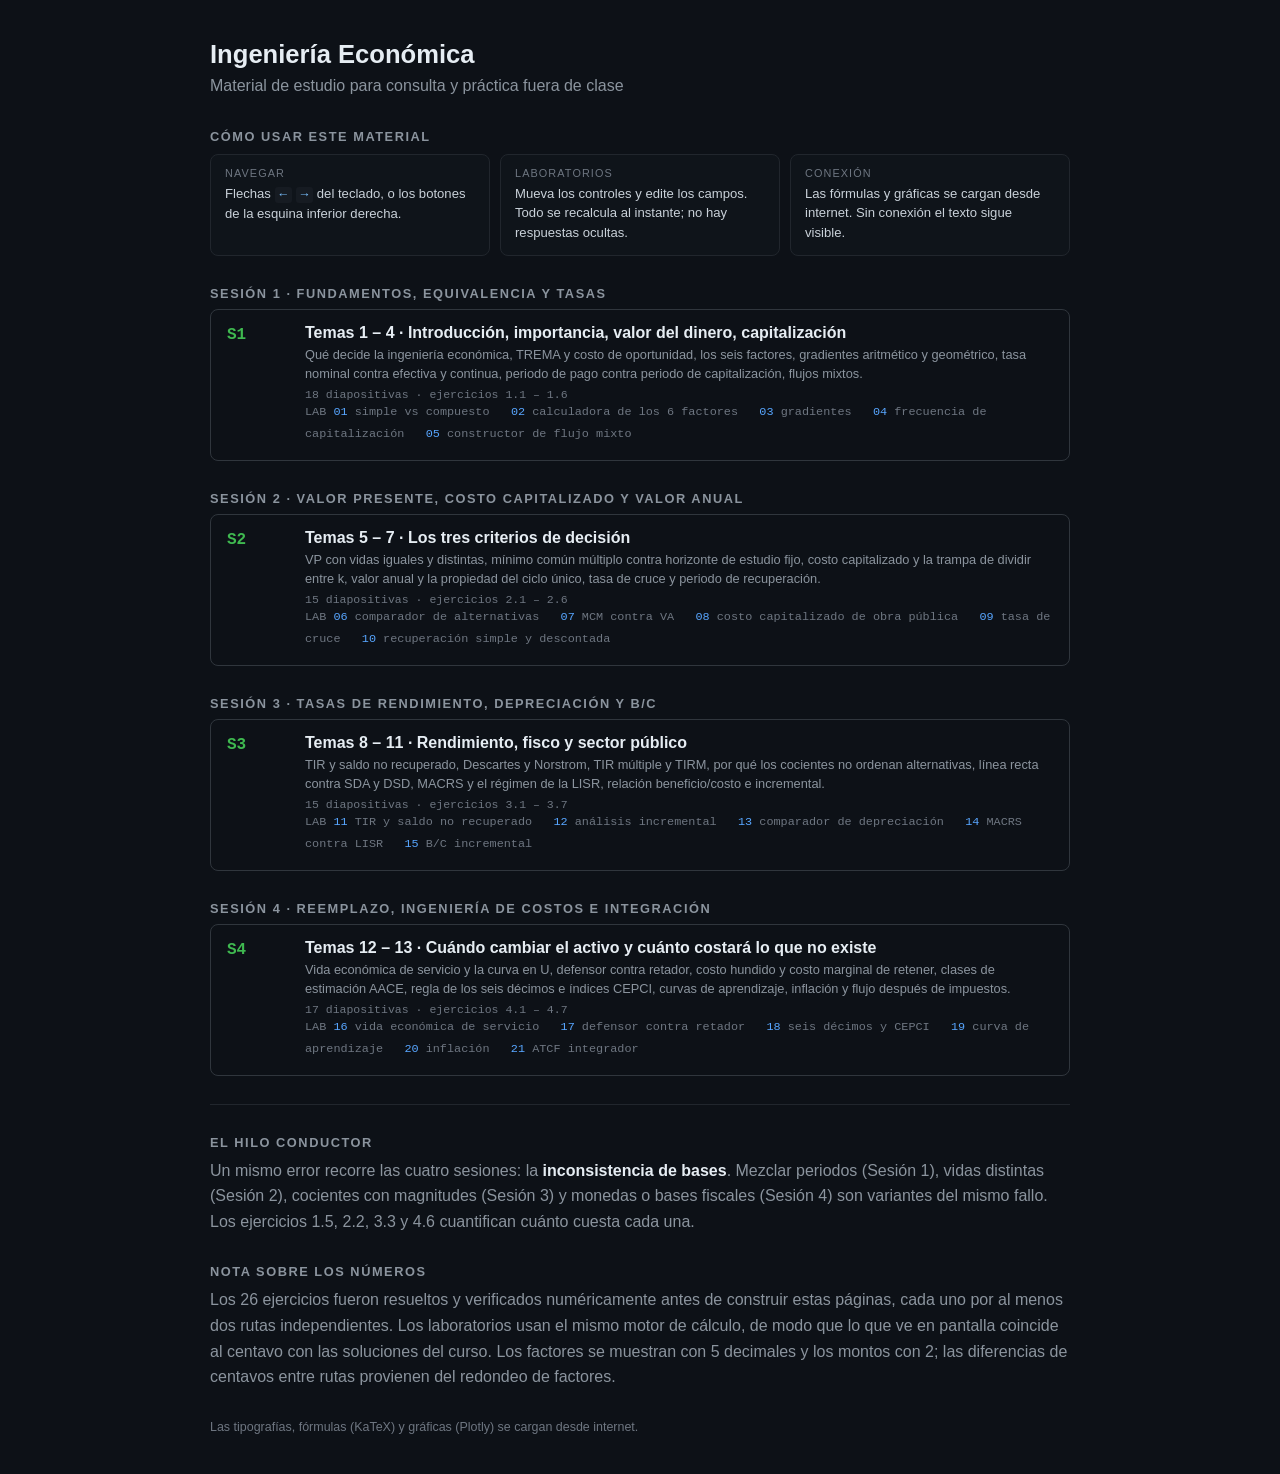
==== 00_Indice.html @ 94b62509 "Material de Ingeniería Económica: sesiones 1-4, índice y fuente Co-Authored-By: Claude Opus 5.5 <nor" ====
<!DOCTYPE html><html lang="es"><head><meta charset="UTF-8"><meta name="viewport" content="width=device-width,initial-scale=1">
<title>Ingeniería Económica · Material de estudio</title>
<style>
body{font-family:Segoe UI,Arial,sans-serif;background:#0d1117;color:#e6edf3;max-width:860px;margin:40px auto;padding:0 16px}
h1{font-size:1.6rem;margin-bottom:4px}p.sub{color:#8b949e;margin-top:0;line-height:1.6}
h2{font-size:.8rem;letter-spacing:.12em;text-transform:uppercase;color:#8b949e;margin:30px 0 8px}
a.ses{display:flex;gap:16px;align-items:flex-start;padding:14px 16px;border:1px solid #30363d;border-radius:8px;margin:8px 0;color:#e6edf3;text-decoration:none;transition:all .15s}
a.ses:hover{border-color:#58a6ff;background:#161b22}
a.ses b{color:#3fb950;min-width:62px;font-family:Consolas,monospace;padding-top:2px}
a.ses .t{font-weight:600;display:block;margin-bottom:3px}
a.ses .d{font-size:.8rem;color:#8b949e;line-height:1.5}
a.ses .m{font-size:.72rem;color:#6e7681;font-family:Consolas,monospace;margin-top:5px;display:block}
.grid{display:grid;grid-template-columns:repeat(auto-fit,minmax(210px,1fr));gap:10px;margin:10px 0}
.box{border:1px solid #21262d;border-radius:8px;padding:12px 14px;background:#0f141a}
.box .k{font-size:.68rem;letter-spacing:.1em;text-transform:uppercase;color:#6e7681;margin-bottom:5px}
.box .v{font-size:.82rem;color:#c9d1d9;line-height:1.5}
.labs{font-size:.74rem;color:#6e7681;font-family:Consolas,monospace;line-height:1.8;margin:6px 0 0}
.labs span{color:#58a6ff}
code{background:#161b22;padding:1px 5px;border-radius:3px;font-size:.78rem;color:#79c0ff}
hr{border:0;border-top:1px solid #21262d;margin:28px 0}
</style></head><body>

<h1>Ingeniería Económica</h1>
<p class="sub">Material de estudio para consulta y práctica fuera de clase</p>

<h2>Cómo usar este material</h2>
<div class="grid">
  <div class="box"><div class="k">Navegar</div><div class="v">Flechas <code>←</code> <code>→</code> del teclado, o los botones de la esquina inferior derecha.</div></div>
  <div class="box"><div class="k">Laboratorios</div><div class="v">Mueva los controles y edite los campos. Todo se recalcula al instante; no hay respuestas ocultas.</div></div>
  <div class="box"><div class="k">Conexión</div><div class="v">Las fórmulas y gráficas se cargan desde internet. Sin conexión el texto sigue visible.</div></div>
</div>

<h2>Sesión 1 · Fundamentos, equivalencia y tasas</h2>
<a class="ses" href="01_Sesion1_Fundamentos.html"><b>S1</b><span>
  <span class="t">Temas 1 – 4 · Introducción, importancia, valor del dinero, capitalización</span>
  <span class="d">Qué decide la ingeniería económica, TREMA y costo de oportunidad, los seis factores, gradientes aritmético y geométrico, tasa nominal contra efectiva y continua, periodo de pago contra periodo de capitalización, flujos mixtos.</span>
  <span class="m">18 diapositivas · ejercicios 1.1 – 1.6</span>
  <span class="labs">LAB <span>01</span> simple vs compuesto &nbsp; <span>02</span> calculadora de los 6 factores &nbsp; <span>03</span> gradientes &nbsp; <span>04</span> frecuencia de capitalización &nbsp; <span>05</span> constructor de flujo mixto</span>
</span></a>

<h2>Sesión 2 · Valor presente, costo capitalizado y valor anual</h2>
<a class="ses" href="02_Sesion2_Valor_Presente_Anual.html"><b>S2</b><span>
  <span class="t">Temas 5 – 7 · Los tres criterios de decisión</span>
  <span class="d">VP con vidas iguales y distintas, mínimo común múltiplo contra horizonte de estudio fijo, costo capitalizado y la trampa de dividir entre k, valor anual y la propiedad del ciclo único, tasa de cruce y periodo de recuperación.</span>
  <span class="m">15 diapositivas · ejercicios 2.1 – 2.6</span>
  <span class="labs">LAB <span>06</span> comparador de alternativas &nbsp; <span>07</span> MCM contra VA &nbsp; <span>08</span> costo capitalizado de obra pública &nbsp; <span>09</span> tasa de cruce &nbsp; <span>10</span> recuperación simple y descontada</span>
</span></a>

<h2>Sesión 3 · Tasas de rendimiento, depreciación y B/C</h2>
<a class="ses" href="03_Sesion3_TIR_Depreciacion_BC.html"><b>S3</b><span>
  <span class="t">Temas 8 – 11 · Rendimiento, fisco y sector público</span>
  <span class="d">TIR y saldo no recuperado, Descartes y Norstrom, TIR múltiple y TIRM, por qué los cocientes no ordenan alternativas, línea recta contra SDA y DSD, MACRS y el régimen de la LISR, relación beneficio/costo e incremental.</span>
  <span class="m">15 diapositivas · ejercicios 3.1 – 3.7</span>
  <span class="labs">LAB <span>11</span> TIR y saldo no recuperado &nbsp; <span>12</span> análisis incremental &nbsp; <span>13</span> comparador de depreciación &nbsp; <span>14</span> MACRS contra LISR &nbsp; <span>15</span> B/C incremental</span>
</span></a>

<h2>Sesión 4 · Reemplazo, ingeniería de costos e integración</h2>
<a class="ses" href="04_Sesion4_Reemplazo_Costos.html"><b>S4</b><span>
  <span class="t">Temas 12 – 13 · Cuándo cambiar el activo y cuánto costará lo que no existe</span>
  <span class="d">Vida económica de servicio y la curva en U, defensor contra retador, costo hundido y costo marginal de retener, clases de estimación AACE, regla de los seis décimos e índices CEPCI, curvas de aprendizaje, inflación y flujo después de impuestos.</span>
  <span class="m">17 diapositivas · ejercicios 4.1 – 4.7</span>
  <span class="labs">LAB <span>16</span> vida económica de servicio &nbsp; <span>17</span> defensor contra retador &nbsp; <span>18</span> seis décimos y CEPCI &nbsp; <span>19</span> curva de aprendizaje &nbsp; <span>20</span> inflación &nbsp; <span>21</span> ATCF integrador</span>
</span></a>

<hr>

<h2>El hilo conductor</h2>
<p class="sub">Un mismo error recorre las cuatro sesiones: la <strong style="color:#e6edf3">inconsistencia de bases</strong>. Mezclar periodos (Sesión 1), vidas distintas (Sesión 2), cocientes con magnitudes (Sesión 3) y monedas o bases fiscales (Sesión 4) son variantes del mismo fallo. Los ejercicios 1.5, 2.2, 3.3 y 4.6 cuantifican cuánto cuesta cada una.</p>

<h2>Nota sobre los números</h2>
<p class="sub">Los 26 ejercicios fueron resueltos y verificados numéricamente antes de construir estas páginas, cada uno por al menos dos rutas independientes. Los laboratorios usan el mismo motor de cálculo, de modo que lo que ve en pantalla coincide al centavo con las soluciones del curso. Los factores se muestran con 5 decimales y los montos con 2; las diferencias de centavos entre rutas provienen del redondeo de factores.</p>

<p class="sub" style="margin-top:28px;font-size:.78rem;color:#6e7681">Las tipografías, fórmulas (KaTeX) y gráficas (Plotly) se cargan desde internet.</p>

</body></html>
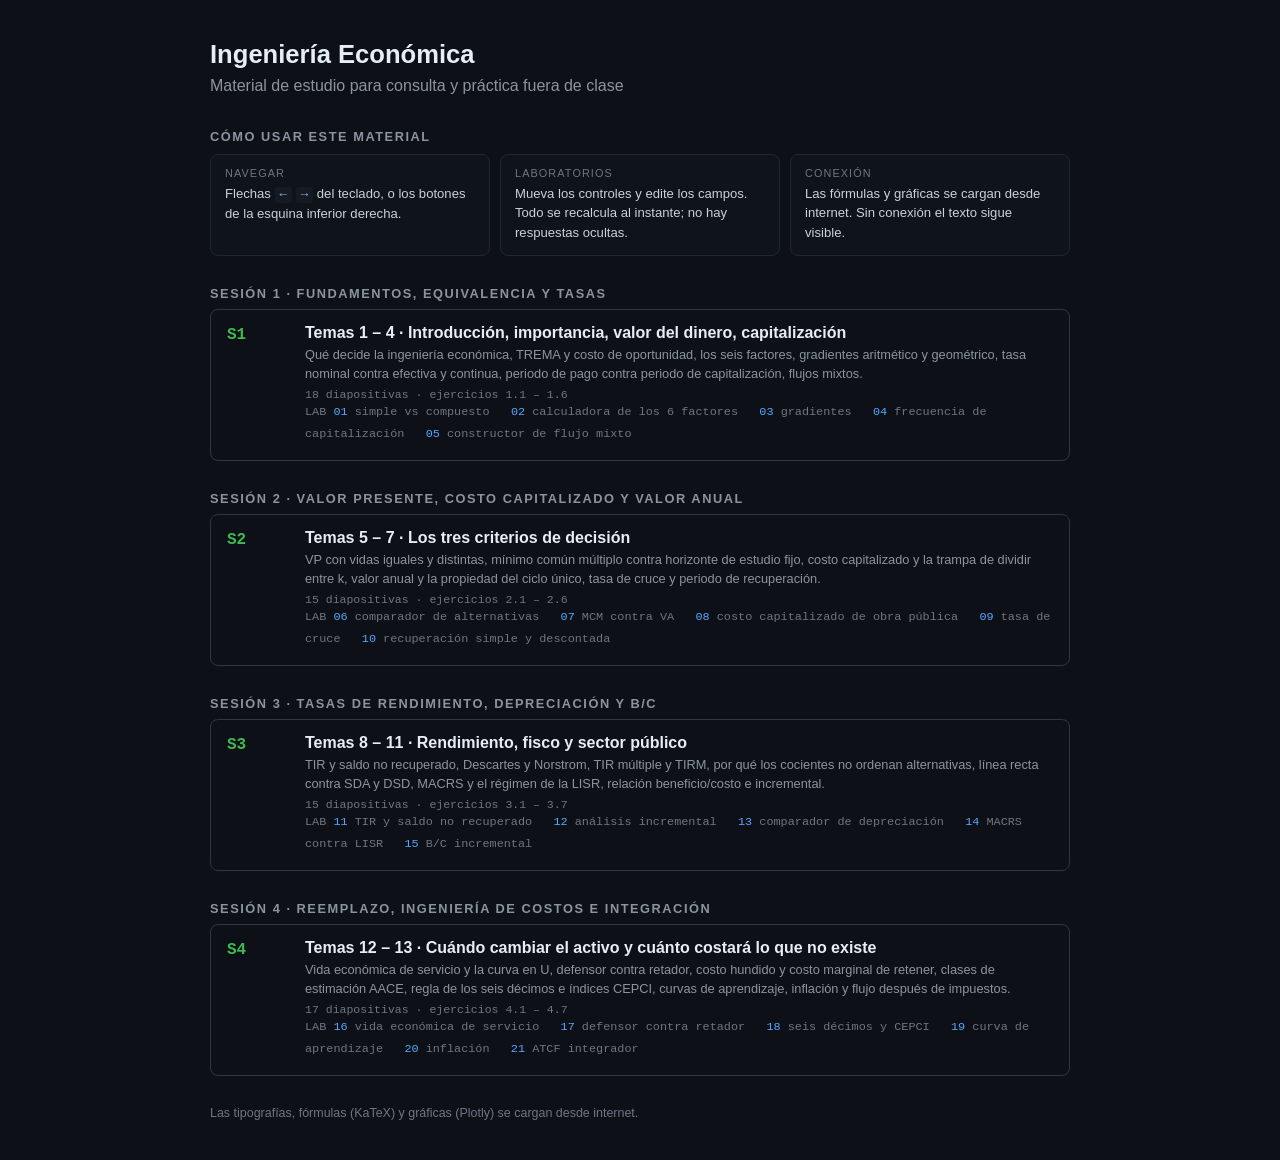
==== commit 844992e2: "Quitar "El hilo conductor" y "Nota sobre los números" del índice Co-Authored-By: Claude Opus 5.5 <no" ====
--- a/00_Indice.html
+++ b/00_Indice.html
@@ -62,14 +62,6 @@
   <span class="labs">LAB <span>16</span> vida económica de servicio &nbsp; <span>17</span> defensor contra retador &nbsp; <span>18</span> seis décimos y CEPCI &nbsp; <span>19</span> curva de aprendizaje &nbsp; <span>20</span> inflación &nbsp; <span>21</span> ATCF integrador</span>
 </span></a>
 
-<hr>
-
-<h2>El hilo conductor</h2>
-<p class="sub">Un mismo error recorre las cuatro sesiones: la <strong style="color:#e6edf3">inconsistencia de bases</strong>. Mezclar periodos (Sesión 1), vidas distintas (Sesión 2), cocientes con magnitudes (Sesión 3) y monedas o bases fiscales (Sesión 4) son variantes del mismo fallo. Los ejercicios 1.5, 2.2, 3.3 y 4.6 cuantifican cuánto cuesta cada una.</p>
-
-<h2>Nota sobre los números</h2>
-<p class="sub">Los 26 ejercicios fueron resueltos y verificados numéricamente antes de construir estas páginas, cada uno por al menos dos rutas independientes. Los laboratorios usan el mismo motor de cálculo, de modo que lo que ve en pantalla coincide al centavo con las soluciones del curso. Los factores se muestran con 5 decimales y los montos con 2; las diferencias de centavos entre rutas provienen del redondeo de factores.</p>
-
 <p class="sub" style="margin-top:28px;font-size:.78rem;color:#6e7681">Las tipografías, fórmulas (KaTeX) y gráficas (Plotly) se cargan desde internet.</p>
 
 </body></html>
